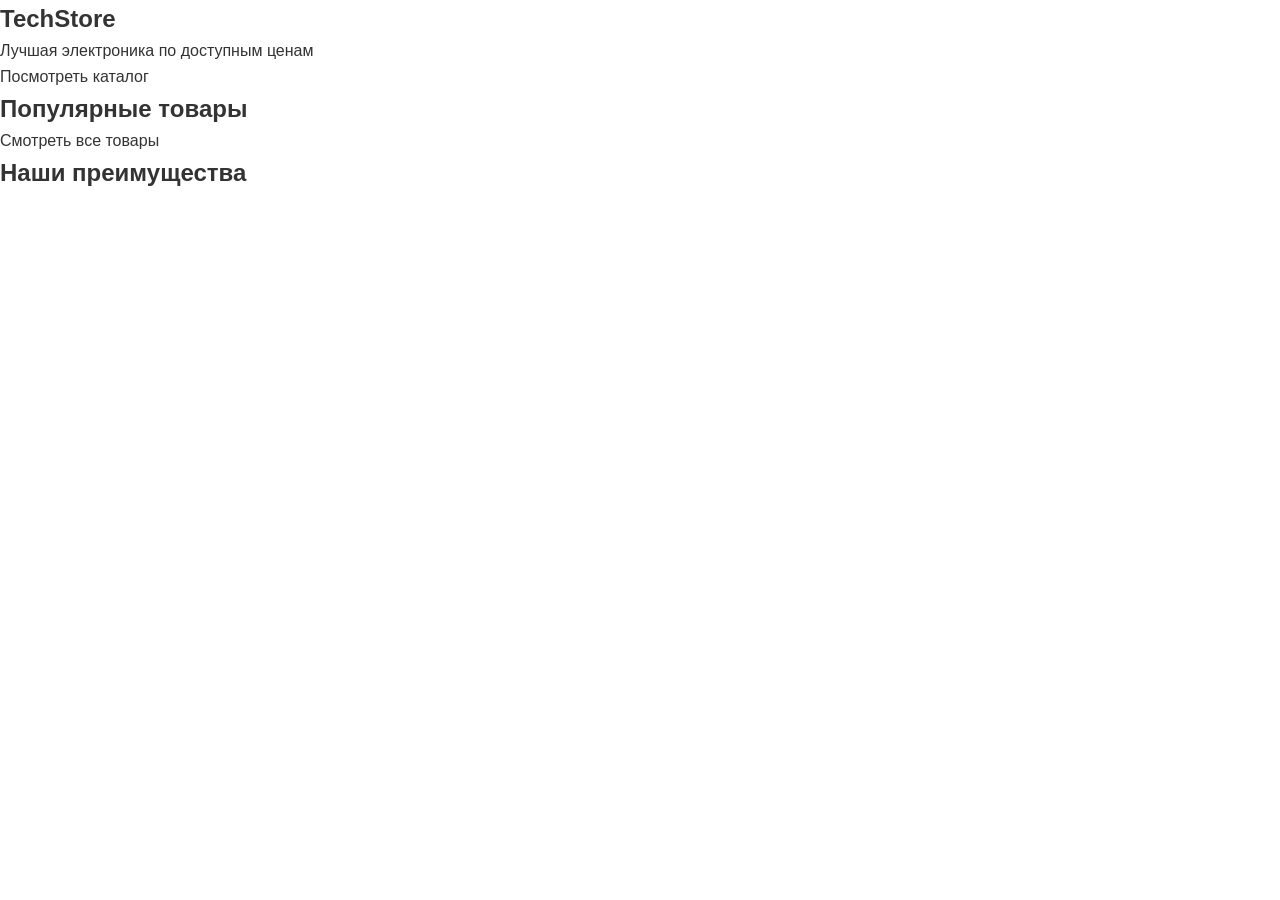
==== index.html @ 2895371c "Created basic HTML structure for index.html" ====
<!-- index.html -->
<!DOCTYPE html>
<html lang="ru-RU">
<head>
    <meta charset="UTF-8">
    <meta name="viewport" content="width=device-width, initial-scale=1.0">
    <title>TechStore — Интернет-магазин электроники</title>
    <link rel="stylesheet" href="css/reset.css">
    <link rel="stylesheet" href="css/style.css">
</head>
<body>
    <header class="header">
    </header>
    
    <section class="hero">
        <div class="container">
            <h1 class="hero__title">TechStore</h1>
            <p class="hero__subtitle">Лучшая электроника по доступным ценам</p>
            <a href="catalog.html" class="btn btn--primary">Посмотреть каталог</a>
        </div>
    </section>

    <section class="popular">
        <div class="container">
            <h2 class="section-title">Популярные товары</h2>
            <div class="products-grid products-grid--3">
            </div>
            <div class="section-btn-wrap">
                <a href="catalog.html" class="btn btn--outline">Смотреть все товары</a>
            </div>
        </div>
    </section>

    <section class="advantages">
        <div class="container">
            <h2 class="section-title">Наши преимущества</h2>
            <div class="advantages__grid">
            </div>
        </div>
    </section>

    <footer class="footer">
    </footer>
 
</body>
</html>
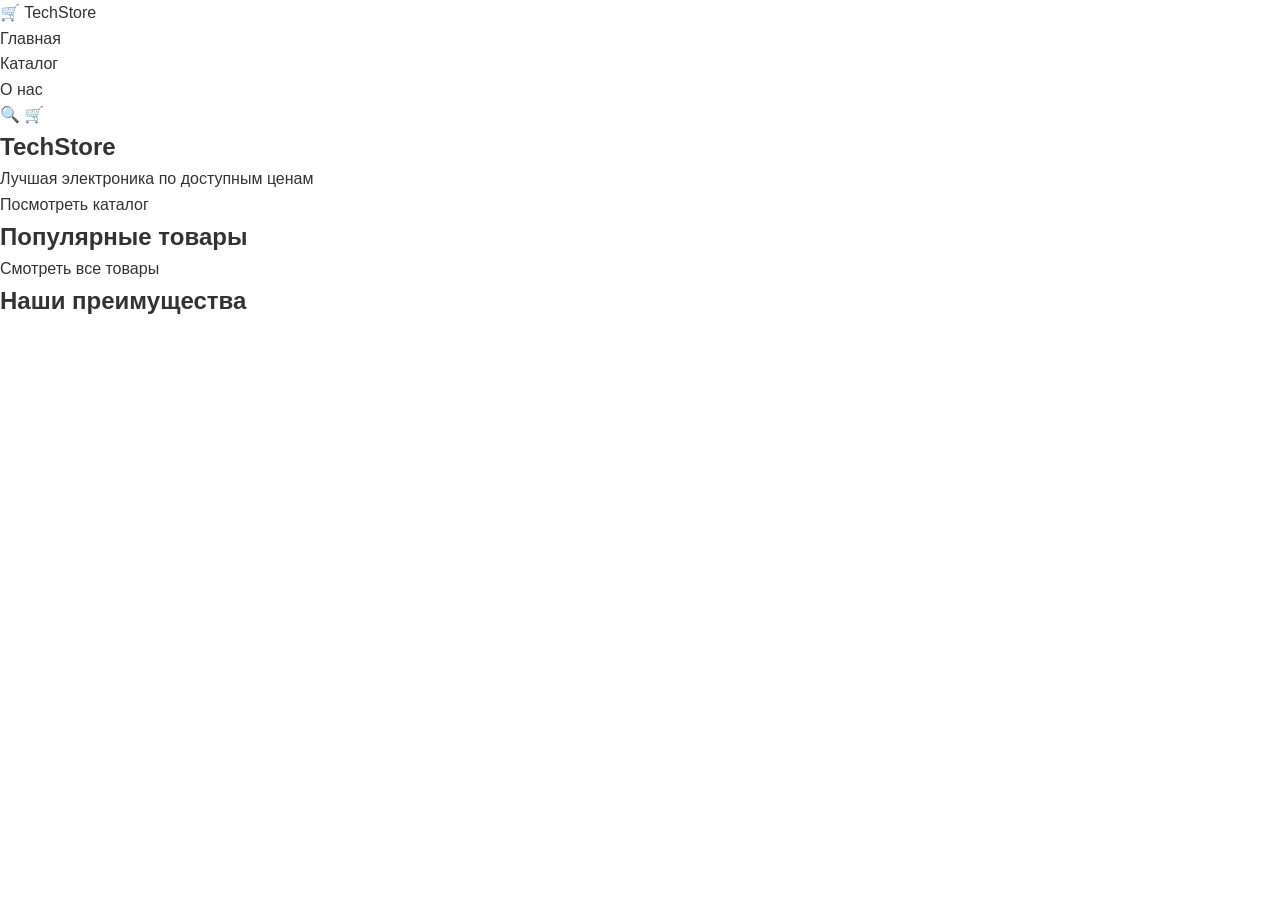
==== commit 3e0ce994: "Added navigation menu HTML for all pages" ====
--- a/index.html
+++ b/index.html
@@ -10,8 +10,33 @@
 </head>
 <body>
     <header class="header">
+        <div class="container header__inner">
+            <a href="index.html" class="logo">
+                <span class="logo__icon">🛒</span>
+                <span class="logo__text">TechStore</span>
+            </a>
+            <nav class="nav">
+                <ul class="nav_list">
+                    <li class="nav_item">
+                        <a href="index.html" class="nav__link">Главная</a>
+                    </li>
+                    <li class="nav__item">
+
+                        <a href="catalog.html" class="nav_link">Каталог</a>
+                    </li>
+                    <li class="nav_item">
+                        <a href="about.html" class="nav_link">О нас</a>
+                    </li>
+                </ul>
+            </nav>
+            <div class="header__icons">
+                <a href="#" class="icon-btn" title="Поиск">🔍</a>
+                <a href="#" class="icon-btn" title="Корзина">🛒</a>
+            </div>
+        </div>
     </header>
-    
+
+
     <section class="hero">
         <div class="container">
             <h1 class="hero__title">TechStore</h1>
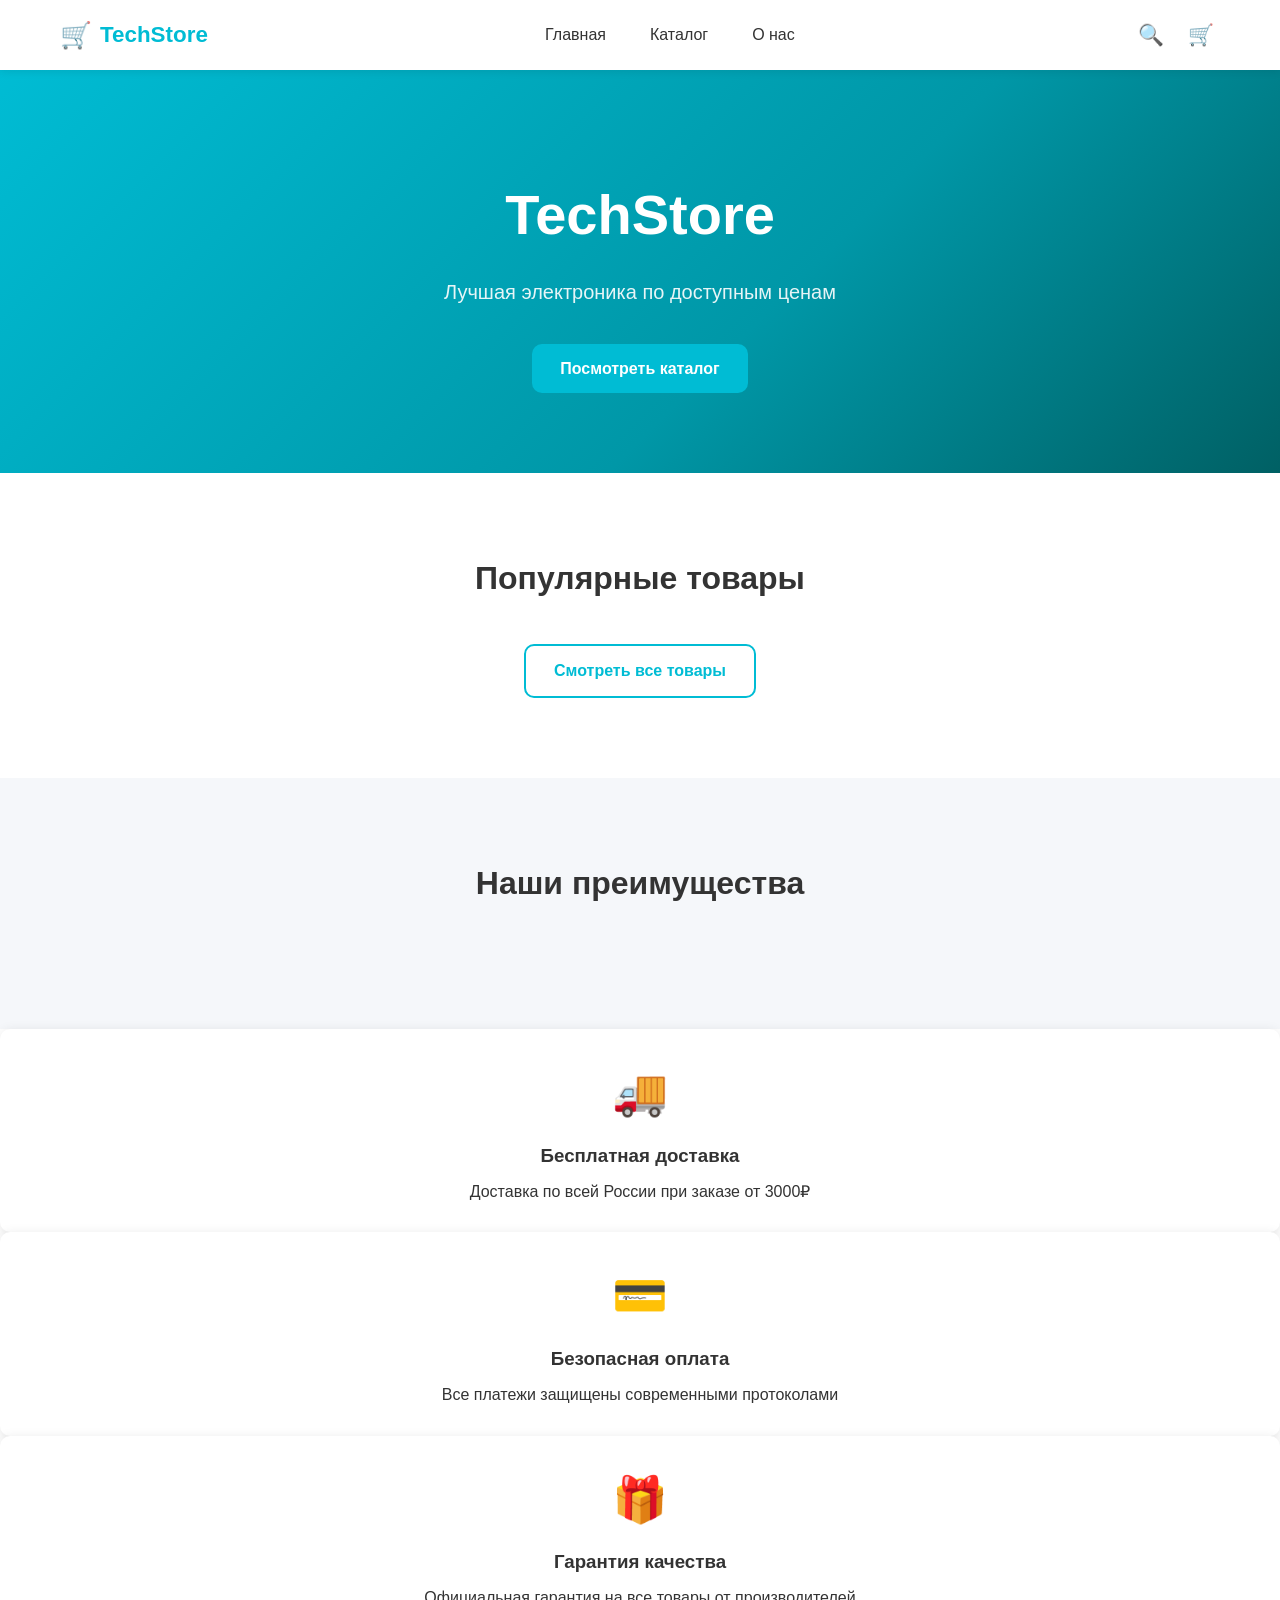
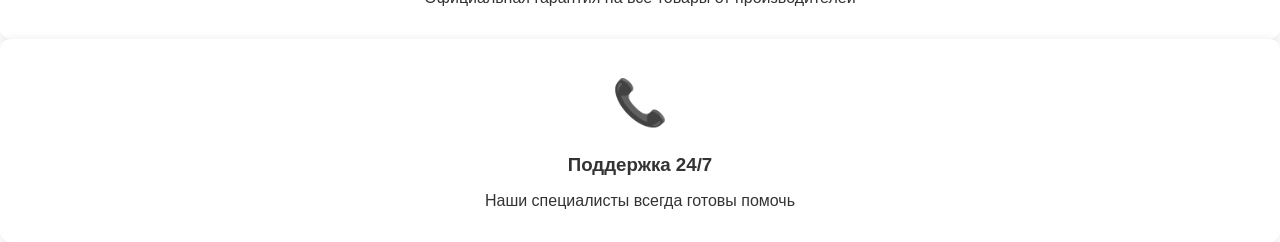
==== commit 4b6326df: "Added CSS: hero section and banner on index page" ====
--- a/index.html
+++ b/index.html
@@ -10,17 +10,17 @@
 </head>
 <body>
     <header class="header">
-        <div class="container header__inner">
+        <div class="container header_inner">
             <a href="index.html" class="logo">
-                <span class="logo__icon">🛒</span>
-                <span class="logo__text">TechStore</span>
+                <span class="logo_icon">🛒</span>
+                <span class="logo_text">TechStore</span>
             </a>
             <nav class="nav">
                 <ul class="nav_list">
                     <li class="nav_item">
-                        <a href="index.html" class="nav__link">Главная</a>
+                        <a href="index.html" class="nav_link">Главная</a>
                     </li>
-                    <li class="nav__item">
+                    <li class="nav_item">
 
                         <a href="catalog.html" class="nav_link">Каталог</a>
                     </li>
@@ -29,7 +29,7 @@
                     </li>
                 </ul>
             </nav>
-            <div class="header__icons">
+            <div class="header_icons">
                 <a href="#" class="icon-btn" title="Поиск">🔍</a>
                 <a href="#" class="icon-btn" title="Корзина">🛒</a>
             </div>
@@ -39,19 +39,19 @@
 
     <section class="hero">
         <div class="container">
-            <h1 class="hero__title">TechStore</h1>
-            <p class="hero__subtitle">Лучшая электроника по доступным ценам</p>
-            <a href="catalog.html" class="btn btn--primary">Посмотреть каталог</a>
+            <h1 class="hero_title">TechStore</h1>
+            <p class="hero_subtitle">Лучшая электроника по доступным ценам</p>
+            <a href="catalog.html" class="btn btn-primary">Посмотреть каталог</a>
         </div>
     </section>
 
     <section class="popular">
         <div class="container">
             <h2 class="section-title">Популярные товары</h2>
-            <div class="products-grid products-grid--3">
+            <div class="products-grid products-grid-3">
             </div>
             <div class="section-btn-wrap">
-                <a href="catalog.html" class="btn btn--outline">Смотреть все товары</a>
+                <a href="catalog.html" class="btn btn-outline">Смотреть все товары</a>
             </div>
         </div>
     </section>
@@ -59,10 +59,31 @@
     <section class="advantages">
         <div class="container">
             <h2 class="section-title">Наши преимущества</h2>
-            <div class="advantages__grid">
+            <div class="advantages_grid">
             </div>
         </div>
     </section>
+
+    <div class="advantage-card">
+    <div class="advantage-card_icon">🚚</div>
+        <h3 class="advantage-card_title">Бесплатная доставка</h3>
+        <p>Доставка по всей России при заказе от 3000₽</p>
+    </div>
+    <div class="advantage-card">
+        <div class="advantage-card_icon">💳</div>
+        <h3 class="advantage-card_title">Безопасная оплата</h3>
+        <p>Все платежи защищены современными протоколами</p>
+    </div>
+        <div class="advantage-card">
+            <div class="advantage-card_icon">🎁</div>
+                <h3 class="advantage-card_title">Гарантия качества</h3>
+                <p>Официальная гарантия на все товары от производителей</p>
+        </div>
+        <div class="advantage-card">
+            <div class="advantage-card_icon">📞</div>
+            <h3 class="advantage-card_title">Поддержка 24/7</h3>
+            <p>Наши специалисты всегда готовы помочь</p>
+        </div>
 
     <footer class="footer">
     </footer>
--- a/css/style.css
+++ b/css/style.css
@@ -0,0 +1,167 @@
+.container {
+    max-width: 1200px;
+    margin: 0 auto;
+    padding: 0 20px;
+}
+ 
+.section-title {
+    font-size: 2rem;
+    font-weight: 700;
+    text-align: center;
+    margin-bottom: 40px;
+    color: #333333;
+}
+ 
+.page-title {
+    font-size: 2.2rem;
+    font-weight: 700;
+    margin: 30px 0 8px;
+}
+ 
+.page-subtitle {
+    color: #6B7280;
+    margin-bottom: 40px;
+}
+
+.btn {
+    display: inline-block;
+    padding: 12px 28px;
+    border-radius: 10px;
+    font-size: 1rem;
+    font-weight: 600;
+    transition: background 0.25s ease, transform 0.25s ease,
+                box-shadow 0.25s ease;
+    cursor: pointer;
+}
+ 
+.btn-primary {
+    background: #00BCD4;
+    color: #FFFFFF;
+}
+.btn-primary:hover {
+    background: #0097A7;
+    transform: translateY(-2px);
+    box-shadow: 0 4px 14px rgba(0,188,212,.40);
+}
+ 
+.btn-outline {
+    background: transparent;
+    color: #00BCD4;
+    border: 2px solid #00BCD4;
+}
+.btn-outline:hover {
+    background: #00BCD4;
+    color: #FFFFFF;
+}
+ 
+.btn-full { width: 100%; text-align: center; }
+
+.header {
+    background: #FFFFFF;
+    box-shadow: 0 2px 8px rgba(0,0,0,.08);
+    position: sticky;
+    top: 0;
+    z-index: 100;
+}
+ 
+.header_inner {
+    display: flex;
+    align-items: center;
+    justify-content: space-between;
+    height: 70px;
+}
+ 
+.logo {
+    display: flex;
+    align-items: center;
+    gap: 8px;
+    font-size: 1.4rem;
+    font-weight: 700;
+    color: #00BCD4;
+}
+.logo_icon { font-size: 1.6rem; }
+ 
+.nav_list {
+    display: flex;
+    gap: 8px;
+}
+ 
+.nav_link {
+    padding: 8px 18px;
+    border-radius: 6px;
+    font-weight: 500;
+    color: #333333;
+    transition: background 0.25s ease, color 0.25s ease;
+}
+.nav_link:hover {
+    background: #F5F7FA;
+    color: #00BCD4;
+}
+.nav_link-active {
+    background: #00BCD4;
+    color: #FFFFFF !important;
+}
+ 
+.header_icons {
+    display: flex;
+    gap: 12px;
+}
+.icon-btn {
+    font-size: 1.3rem;
+    padding: 6px;
+    border-radius: 6px;
+    transition: background 0.25s ease;
+}
+.icon-btn:hover { background: #F5F7FA; }
+.hero {
+    background: linear-gradient(135deg, #00BCD4 0%, #0097A7 60%, #006064 100%);
+    color: #FFFFFF;
+    padding: 100px 0 80px;
+    text-align: center;
+}
+.hero_title {
+    font-size: 3.5rem;
+    font-weight: 800;
+    margin-bottom: 16px;
+}
+.hero_subtitle {
+    font-size: 1.25rem;
+    margin-bottom: 36px;
+    opacity: .9;
+}
+.popular {
+    padding: 80px 0;
+    background: #FFFFFF;
+}
+.products-grid--3 {
+    display: grid;
+    grid-template-columns: repeat(3, 1fr);
+    gap: 24px;
+    margin-bottom: 40px;
+}
+.section-btn-wrap {
+    text-align: center;
+}
+.advantages {
+    padding: 80px 0;
+    background: #F5F7FA;
+}
+.advantages_grid {
+    display: grid;
+    grid-template-columns: repeat(4, 1fr);
+    gap: 24px;
+}
+.advantage-card {
+    background: #FFFFFF;
+    border-radius: 10px;
+    padding: 28px 20px;
+    text-align: center;
+    box-shadow: 0 2px 12px rgba(0, 0, 0,.10);
+    transition: transform 0.25s ease, box-shadow 0.25s ease;
+}
+.advantage-card:hover {
+    transform: translateY(-4px);
+    box-shadow: 0 8px 24px rgba(0,0,0,.16);
+}
+.advantage-card_icon { font-size: 2.8rem; margin-bottom: 12px; }
+.advantage-card_title { font-weight: 700; margin-bottom: 8px; }
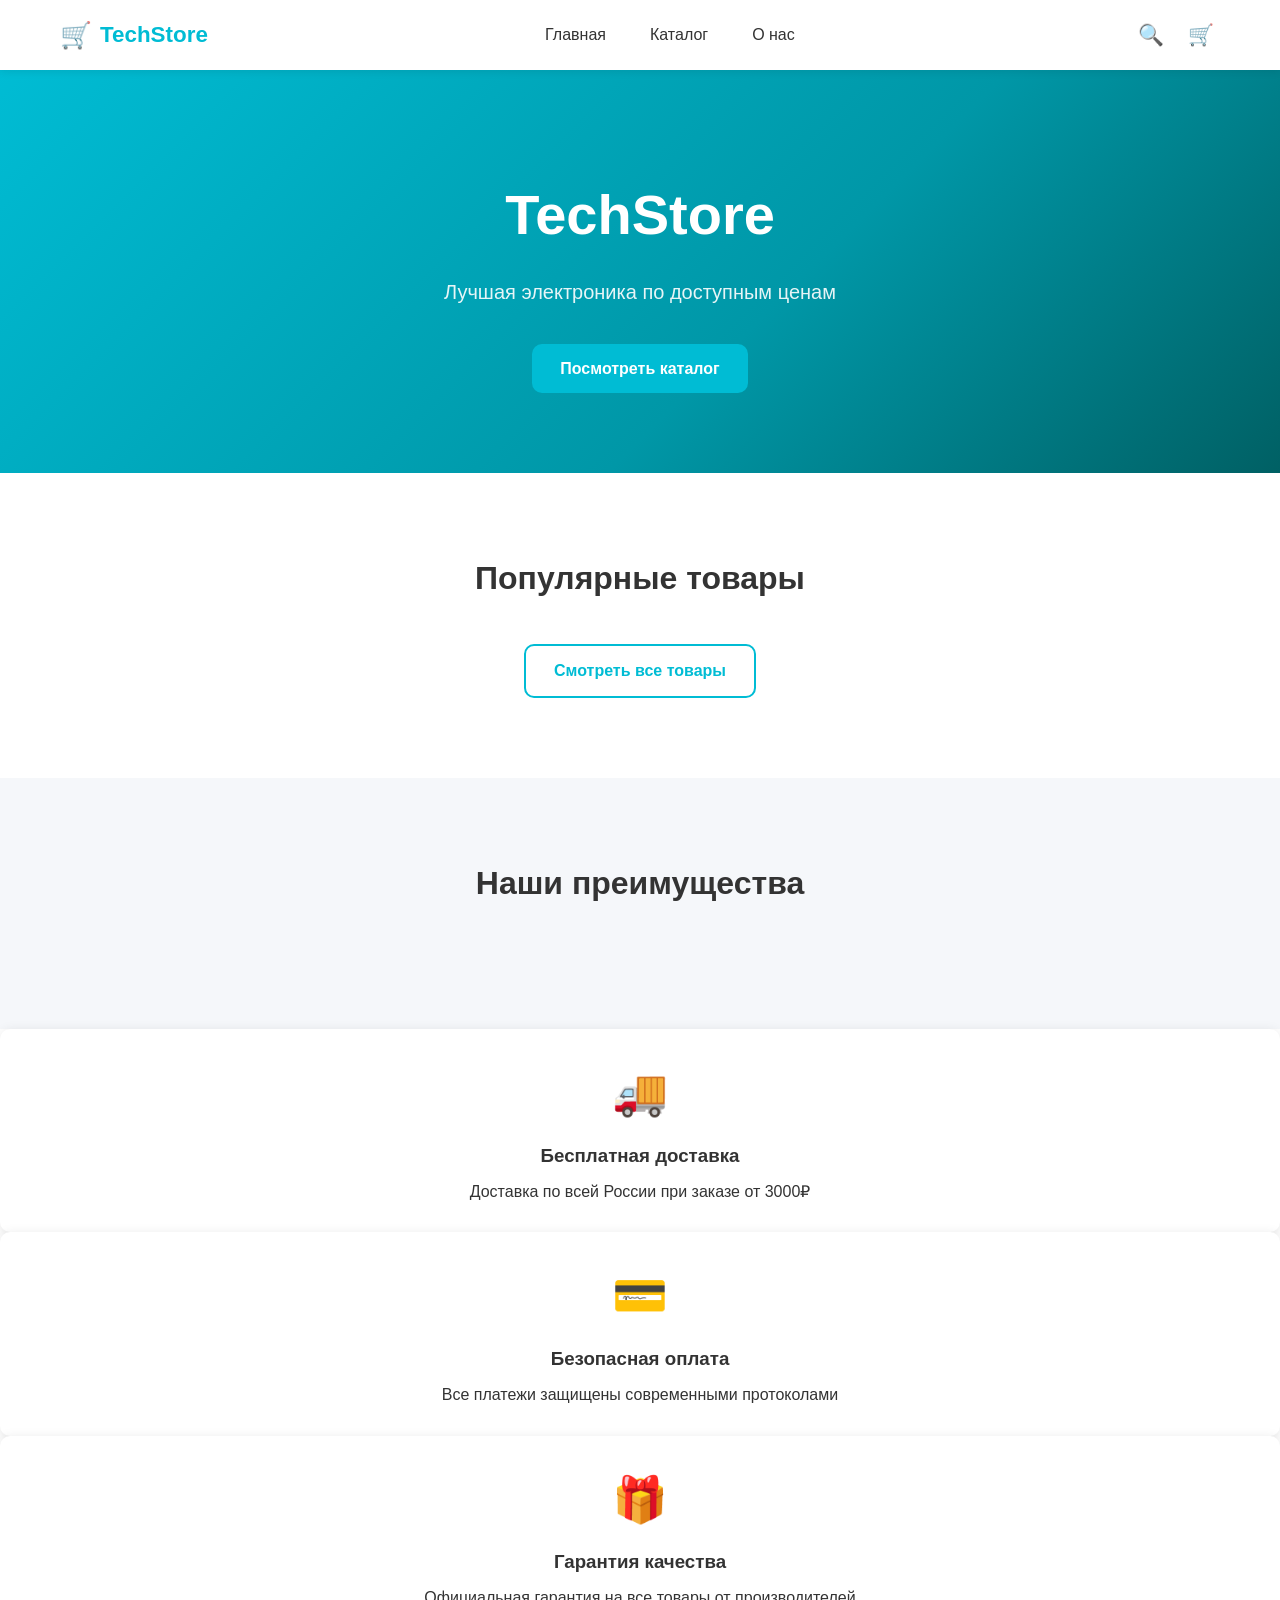
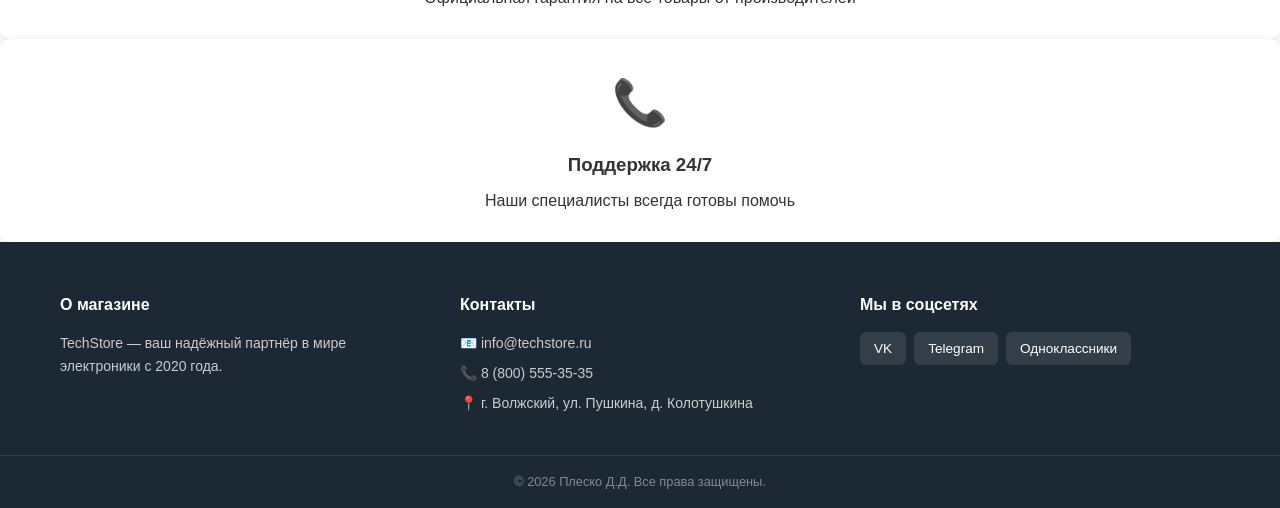
==== commit de34a607: "Added footer styling and contact info" ====
--- a/index.html
+++ b/index.html
@@ -86,7 +86,36 @@
         </div>
 
     <footer class="footer">
-    </footer>
+    <div class="container footer_inner">
+ 
+        <div class="footer_col">
+            <h4 class="footer_heading">О магазине</h4>
+            <p class="footer_text">TechStore — ваш надёжный партнёр в мире электроники с 2020 года.</p>
+        </div>
+ 
+        <div class="footer_col">
+            <h4 class="footer_heading">Контакты</h4>
+            <ul class="footer_contacts">
+                <li>📧 info@techstore.ru</li>
+                <li>📞 8 (800) 555-35-35</li>
+                <li>📍 г. Волжский, ул. Пушкина, д. Колотушкина</li>
+            </ul>
+        </div>
+ 
+        <div class="footer_col">
+            <h4 class="footer_heading">Мы в соцсетях</h4>
+            <div class="footer_socials">
+                <a href="#" class="social-btn">VK</a>
+                <a href="#" class="social-btn">Telegram</a>
+                <a href="#" class="social-btn">Одноклассники</a>
+            </div>
+        </div>
+ 
+    </div>
+    <div class="footer_copy">
+        <p>© 2026 Плеско Д.Д. Все права защищены.</p>
+    </div>
+</footer>
  
 </body>
 </html>
--- a/css/style.css
+++ b/css/style.css
@@ -164,4 +164,266 @@
     box-shadow: 0 8px 24px rgba(0,0,0,.16);
 }
 .advantage-card_icon { font-size: 2.8rem; margin-bottom: 12px; }
-.advantage-card_title { font-weight: 700; margin-bottom: 8px; }+.advantage-card_title { font-weight: 700; margin-bottom: 8px; }
+.catalog-section {
+    padding: 40px 0 80px;
+}
+.products-grid {
+    display: grid;
+    grid-template-columns: repeat(3, 1fr);
+    gap: 28px;
+}
+.product-card {
+    background: #FFFFFF;
+    border-radius: 10px;
+    box-shadow: 0 2px 12px rgba(0,0,0,.16);
+    overflow: hidden;
+    display: flex;
+    flex-direction: column;
+    transition: transform 0.25s ease, box-shadow 0.25s ease;
+}
+ 
+.product-card_img-wrap {
+    position: relative;
+    background: linear-gradient(135deg, #667eea 0%, #764ba2 100%);
+    height: 200px;
+    display: flex;
+    align-items: center;
+    justify-content: center;
+}
+ 
+.product-card_img-placeholder {
+    font-size: 5rem;
+}
+ 
+.product-card_body {
+    padding: 20px;
+    display: flex;
+    flex-direction: column;
+    flex: 1;
+    gap: 10px;
+}
+ 
+.product-card_title {
+    font-size: 1rem;
+    font-weight: 700;
+    line-height: 1.4;
+}
+ 
+.product-card_desc {
+    font-size: .875rem;
+    color: #6B7280;
+    flex: 1;
+}
+ 
+.product-card_rating {
+    display: flex;
+    align-items: center;
+    gap: 6px;
+}
+.stars { color: #F59E0B; font-size: 1rem; }
+.rating-count { font-size: .8rem; color: #6B7280; }
+ 
+.product-card_price-block {
+    display: flex;
+    align-items: baseline;
+    gap: 10px;
+}
+.price-old {
+    font-size: .85rem;
+    color: #6B7280;
+    text-decoration: line-through;
+}
+.price-current {
+    font-size: 1.3rem;
+    font-weight: 800;
+    color: #333333;
+}
+.badge {
+    position: absolute;
+    top: 10px;
+    left: 10px;
+    padding: 4px 10px;
+    border-radius: 6px;
+    font-size: .75rem;
+    font-weight: 700;
+    color: #FFFFFF;
+}
+.badge-sale { background: #FF5722; }
+.badge-new  { background: #4CAF50; }
+.product-card:hover {
+    transform: translateY(-6px);
+    box-shadow: 0 8px 24px rgba(0,0,0,.16);
+}
+.product-card_img-placeholder {
+    transition: transform 0.25s ease;
+}
+.product-card:hover .product-card_img-placeholder {
+    transform: scale(1.12);
+}
+.product-card .btn-primary:hover {
+    letter-spacing: 0.03em;
+}
+.team-card {
+    background: #FFFFFF;
+    border-radius: 10px;
+    padding: 32px 24px;
+    text-align: center;
+    box-shadow: 0 2px 12px rgba(0, 0, 0,.10);
+    transition: transform 0.25s ease, box-shadow 0.25s ease;
+}
+.team-card:hover {
+    transform: translateY(-4px);
+    box-shadow: 0 8px 24px rgba(0,0,0,.16);
+}
+.team-card_avatar { font-size: 4rem; margin-bottom: 16px; }
+.team-card_name   { font-size: 1.1rem; font-weight: 700; margin-bottom: 4px; }
+.team-card_role   { color: #00BCD4; font-weight: 600;
+                     font-size: .9rem; margin-bottom: 10px; }
+.team-card_desc   { font-size: .875rem; color: #6B7280; }
+
+.why-card {
+    background: #FFFFFF;
+    border-radius: 10px;
+    padding: 28px 20px;
+    text-align: center;
+    box-shadow: 0 2px 12px rgba(0, 0, 0,.10);
+    transition: transform 0.25px, box-shadow 0.25px;
+}
+.why-card:hover {
+    transform: translateY(-4px);
+    box-shadow: 0 8px 24px rgba(0,0,0,.16);
+}
+.why-card_icon  { font-size: 2.8rem; margin-bottom: 12px; }
+.why-card_title { font-weight: 700; margin-bottom: 8px; }
+@media (max-width: 1199px) {
+    .products-grid,
+    .products-grid--3 {
+        grid-template-columns: repeat(2, 1fr);
+    }
+    .advantages_grid {
+        grid-template-columns: repeat(2, 1fr);
+    }
+    .team_grid     { grid-template-columns: repeat(2, 1fr); }
+    .why-us_grid   { grid-template-columns: repeat(2, 1fr); }
+    .stats-grid     { grid-template-columns: repeat(2, 1fr); }
+    .hero_title    { font-size: 2.8rem; }
+}
+@media (max-width: 767px) {
+    .header_inner { flex-wrap: wrap; height: auto; padding: 12px 0; gap: 12px; }
+    .nav_list     { gap: 4px; }
+    .nav_link     { padding: 6px 12px; font-size: .9rem; }
+    .hero          { padding: 70px 0 60px; }
+    .hero_title   { font-size: 2.2rem; }
+    .section-title { font-size: 1.6rem; }
+    .products-grid,
+    .products-grid-3 { grid-template-columns: repeat(2, 1fr); gap: 16px; }
+    .advantages_grid { grid-template-columns: repeat(2, 1fr); }
+    .team_grid       { grid-template-columns: 1fr; max-width: 360px; margin: 0 auto; }
+    .why-us_grid     { grid-template-columns: repeat(2, 1fr); }
+    .stats-grid       { grid-template-columns: repeat(2, 1fr); }
+}
+@media (max-width: 575px) {
+    .container { padding: 0 12px; }
+    .header_inner {
+        flex-direction: column;
+        align-items: flex-start;
+        gap: 8px;
+        padding: 10px 0;
+    }
+    .header_icons { position: absolute; top: 18px; right: 12px; }
+    .nav_list     { flex-wrap: wrap; gap: 4px; }
+    .nav_link     { padding: 6px 10px; font-size: .85rem; }
+    .hero          { padding: 50px 0 40px; }
+    .hero_title   { font-size: 1.8rem; }
+    .hero_subtitle { font-size: 1rem; }
+    .products-grid,
+    .products-grid-3,
+    .advantages_grid,
+    .why-us_grid { grid-template-columns: 1fr; }
+    .section-title { font-size: 1.4rem; margin-bottom: 24px; }
+    .stats-grid    { grid-template-columns: repeat(2, 1fr); }
+    .product-card_img-wrap { height: 160px; }
+}
+.footer {
+    background: #1C2833;
+    color: #ccc;
+    padding-top: 50px;
+}
+.footer_inner {
+    display: flex;
+    gap: 40px;
+    padding-bottom: 40px;
+    flex-wrap: wrap;
+}
+.footer_col { flex: 1; min-width: 180px; }
+.footer_heading {
+    color: #FFFFFF;
+    font-size: 1rem;
+    font-weight: 700;
+    margin-bottom: 14px;
+}
+.footer_text { font-size: .875rem; line-height: 1.7; }
+.footer_contacts { display: flex; flex-direction: column; gap: 8px; font-size: .875rem; }
+.footer_socials { display: flex; gap: 8px; flex-wrap: wrap; }
+.social-btn {
+    padding: 6px 14px;
+    background: rgba(255,255,255,.1);
+    border-radius: 6px;
+    color: #FFFFFF;
+    font-size: .85rem;
+    transition: background 0.25s ease;
+}
+.social-btn:hover { background: #00BCD4; }
+.footer_copy {
+    border-top: 1px solid rgba(255,255,255,.1);
+    padding: 16px 0;
+    text-align: center;
+    font-size: .8rem;
+    color: #888;
+}
+.breadcrumb {
+    font-size: .875rem;
+    color: #00BCD4;
+    margin-top: 20px;
+}
+.breadcrumb a { color: #00BCD4; }
+.breadcrumb a:hover { text-decoration: underline; }
+ 
+.about-story { padding: 60px 0; background: #FFFFFF; }
+.about-story_text { max-width: 800px; margin: 0 auto 40px; }
+.about-story_text p { margin-bottom: 16px; line-height: 1.8; }
+ 
+.stats-grid {
+    display: grid;
+    grid-template-columns: repeat(4, 1fr);
+    gap: 24px;
+    margin-top: 40px;
+}
+.stat-item {
+    text-align: center;
+    padding: 24px 16px;
+    background: #F5F7FA;
+    border-radius: 10px;
+}
+.stat-item_number {
+    display: block;
+    font-size: 2.2rem;
+    font-weight: 800;
+    color: #00BCD4;
+}
+.stat-item_label { font-size: .85rem; color: #6B7280; }
+ 
+.team { padding: 60px 0; background: #F5F7FA; }
+.team_grid {
+    display: grid;
+    grid-template-columns: repeat(3, 1fr);
+    gap: 24px;
+}
+ 
+.why-us { padding: 60px 0; background: #FFFFFF; }
+.why-us_grid {
+    display: grid;
+    grid-template-columns: repeat(3, 1fr);
+    gap: 24px;
+}
